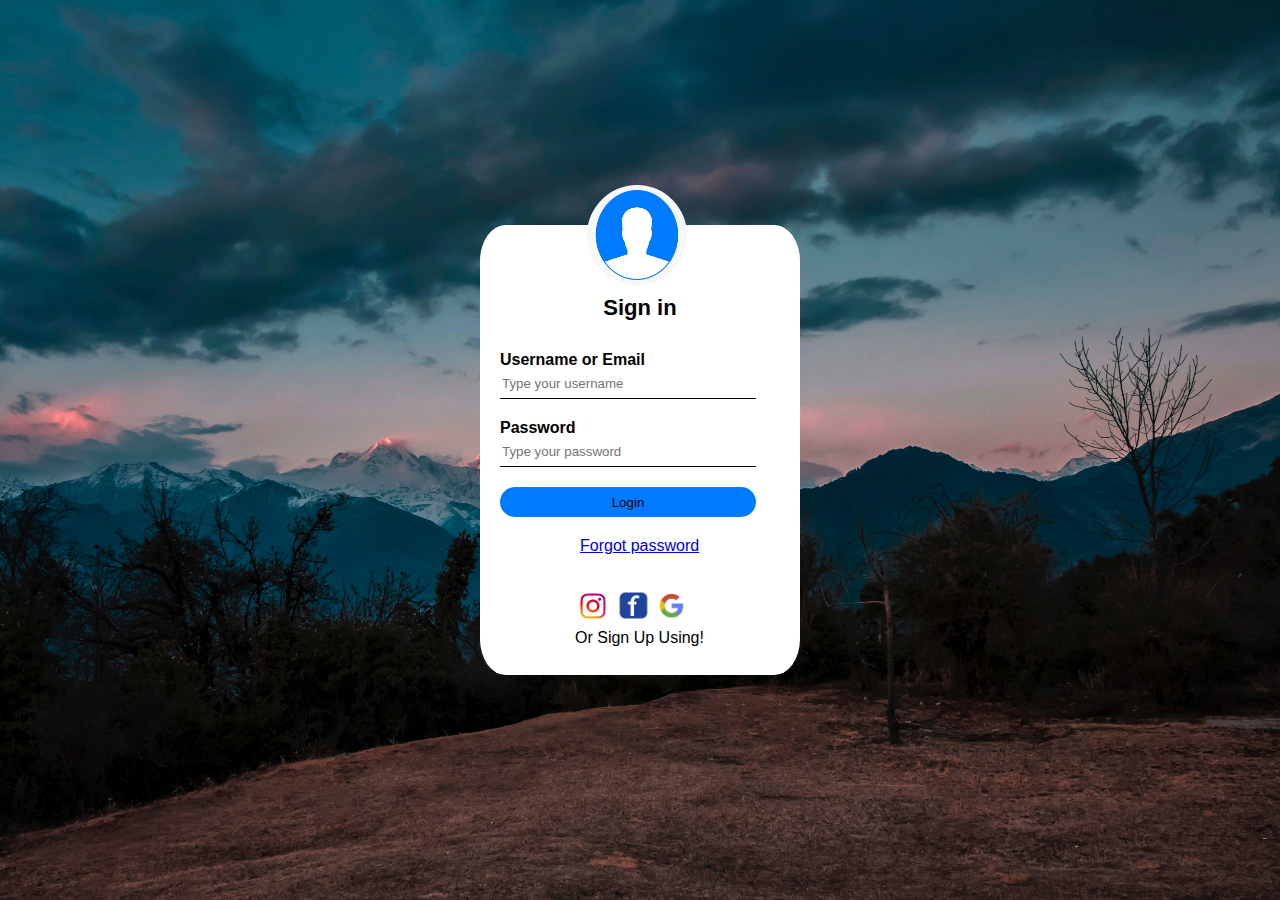
==== index.html @ 89cf5e9e "Summarise changes made" ====
<html>
<head>
    <title>Login Design</title>
        <link rel="stylesheet" type="text/css" href="Style.css">
    <Body>
     <div class="loginbox">
         <img src="avatar.png" class="avataricon">
         <h2>Sign in</h2>
         <form>
             <p>Username or Email</p>
             <input type="text" name="" placeholder="Type your username">
             <p>Password</p>
             <input type="password" name="" placeholder="Type your password">
             <input type="submit" name="" value="Login">
                <a href="#">Forgot password</a><br>
                
        <ul>
            <img src="instagram3.png"class="instagramicon" href="#">
            <img src="facebook1.jpg" class="facebookicon" href="#">
            <img src="Google1.jpg" class="Google1" href="#">
        </ul>
        <a1>Or Sign Up Using!</a1>

         </form>
     </div>   
        
    </Body>
</head>


</html>
---- Style.css ----
body{
    margin: 0;
    padding: 0;
    background: url(pexels2.jpg);
    background-size: cover;
    background-position: center;
    font-family: 'Segoe UI', Tahoma, Geneva, Verdana, sans-serif;
}
.loginbox{
    width: 320px;
    height: 450px;
    border-radius: 8%;
    background: #fff;
    color: #000;
    top: 50%;
    left: 50%;
    position: absolute;
    transform: translate(-50%,-50%);
    box-sizing: border-box;
}

.avataricon{
    width: 100px;
    height: 100px;
    border-radius: 50%;
    position: center;
    margin-left: 80pt;
    margin-top: -30pt;


}
.loginbox h2{
    margin: 10;
    padding: 0 0 20px;
    text-align: center;
    font-size: 22px;
    font-family: 'Gill Sans', 'Gill Sans MT', Calibri, 'Trebuchet MS', sans-serif;
}
.loginbox p{ 
    margin: 0;
    margin-left: 20;
    padding: 0;
    font-weight: bold;
    font-family: 'Gill Sans', 'Gill Sans MT', Calibri, 'Trebuchet MS', sans-serif;
}
.loginbox input{
    margin-left: 20;
    width: 80%;
    margin-bottom: 20px;
}
.loginbox a{
    margin: 0;
    margin-left: 100;
    font-family: 'Gill Sans', 'Gill Sans MT', Calibri, 'Trebuchet MS', sans-serif;

}
.loginbox input[type="text"], input[type="password"]
{
    border: none;
    border-bottom: 1px solid #000;
    background: transparent;
    outline: none;
    height: 30px;
}
.loginbox input[type="submit"]
{
    border-radius: 20px;
    border: none;
    outline: none;
    height: 30px;
    background: #007AFF;
    font-family: 'Gill Sans', 'Gill Sans MT', Calibri, 'Trebuchet MS', sans-serif;
}
.loginbox input[type="submit"]:hover
{
    cursor: pointer;
    background:#B2DFF5;
}
.facebookicon{
    height: 8%;
    border-radius: 80%;
    margin-top: 17px;
    margin-left: 0px;
}
.instagramicon{
    height: 8%;
    border-radius: 80%;
    margin-top: 8px;
}
.Google1{
    height: 7%;
    border-radius: 70%;
    margin-bottom: 3px;
    margin: none;

}
ul{
    margin-left: 55px;
    position: relative;
    margin-bottom: 1px;

}
a1{
    font-family: 'Gill Sans', 'Gill Sans MT', Calibri, 'Trebuchet MS', sans-serif;
    margin-left: 95px;

    
    
}
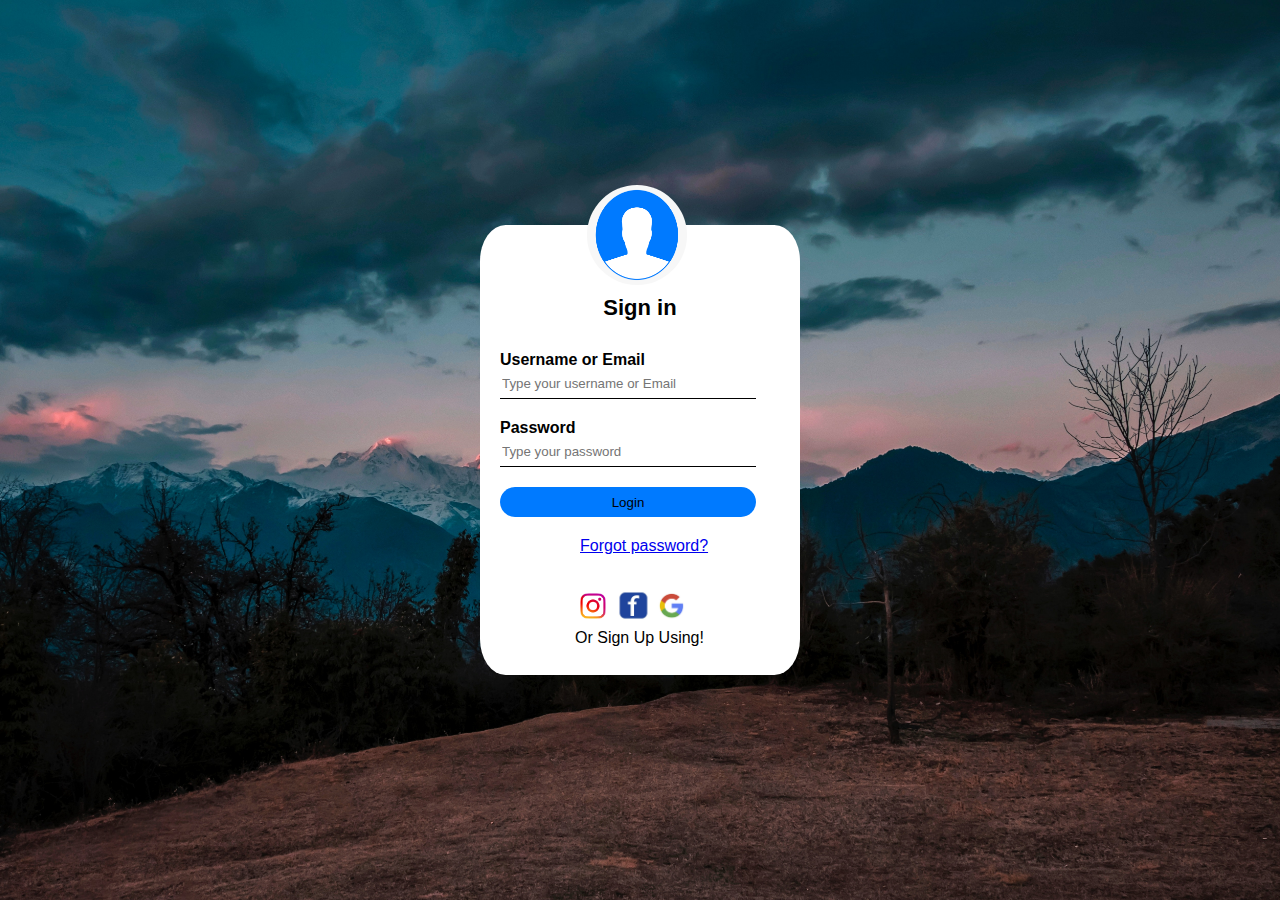
==== commit 57f208a7: "main" ====
--- a/index.html
+++ b/index.html
@@ -8,11 +8,11 @@
          <h2>Sign in</h2>
          <form>
              <p>Username or Email</p>
-             <input type="text" name="" placeholder="Type your username">
+             <input type="text" name="" placeholder="Type your username or Email">
              <p>Password</p>
              <input type="password" name="" placeholder="Type your password">
              <input type="submit" name="" value="Login">
-                <a href="#">Forgot password</a><br>
+                <a href="#">Forgot password?</a><br>
                 
         <ul>
             <img src="instagram3.png"class="instagramicon" href="#">
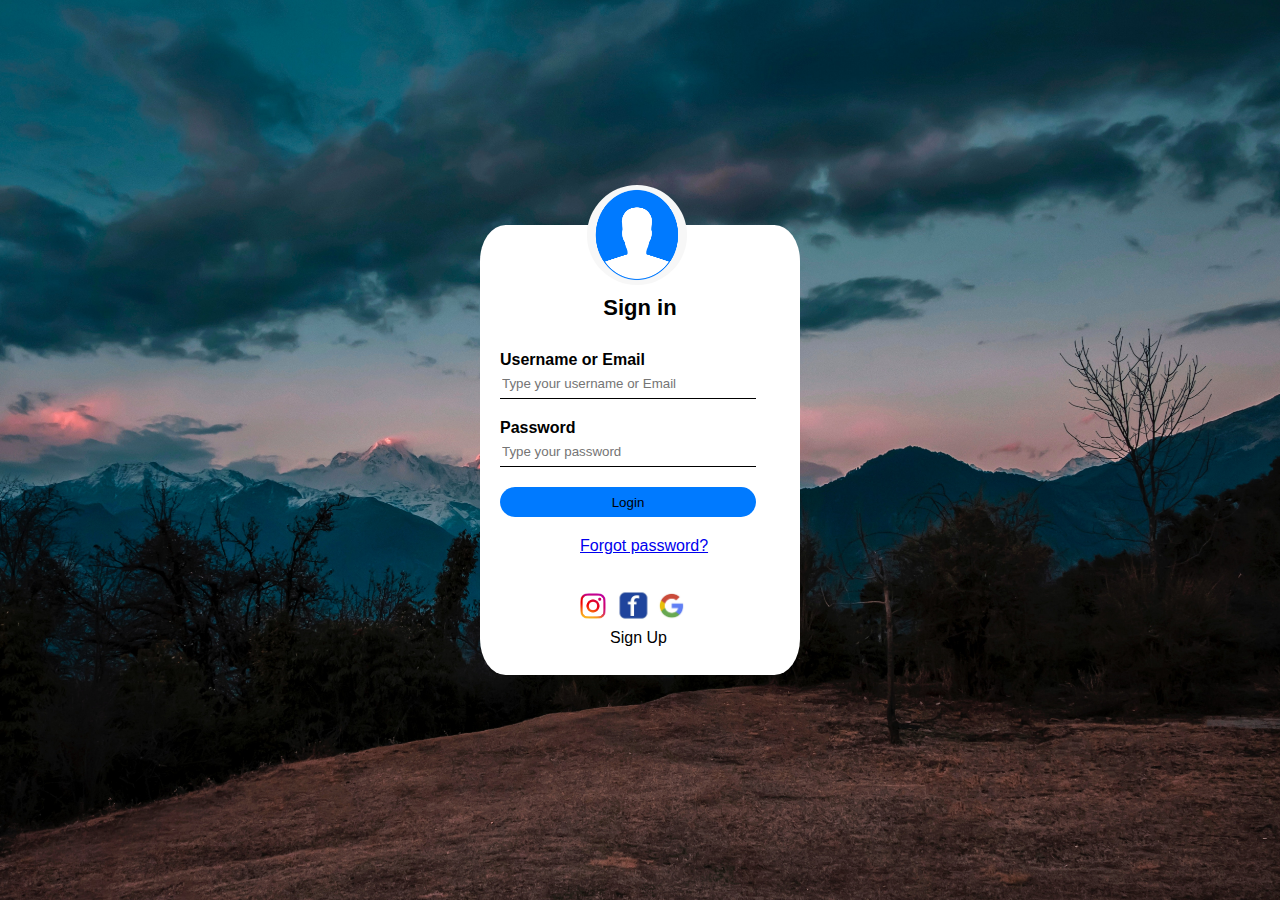
==== commit 77ef1c74: "first commit" ====
--- a/index.html
+++ b/index.html
@@ -15,11 +15,11 @@
                 <a href="#">Forgot password?</a><br>
                 
         <ul>
-            <img src="instagram3.png"class="instagramicon" href="#">
-            <img src="facebook1.jpg" class="facebookicon" href="#">
-            <img src="Google1.jpg" class="Google1" href="#">
+            <img src="instagram3.png"class="instagramicon" href=" www.instagram.com">
+            <img src="facebook1.jpg" class="facebookicon" href="www.facebook.com">
+            <img src="Google1.jpg" class="Google1" href="www.gmail.com">
         </ul>
-        <a1>Or Sign Up Using!</a1>
+        <a2 href="index2.html">Sign Up</a2>
 
          </form>
      </div>   
--- a/Style.css
+++ b/Style.css
@@ -107,3 +107,11 @@
     
     
 }
+
+a2{
+    font-family: 'Gill Sans', 'Gill Sans MT', Calibri, 'Trebuchet MS', sans-serif;
+    margin-left: 130px;
+
+    
+    
+}
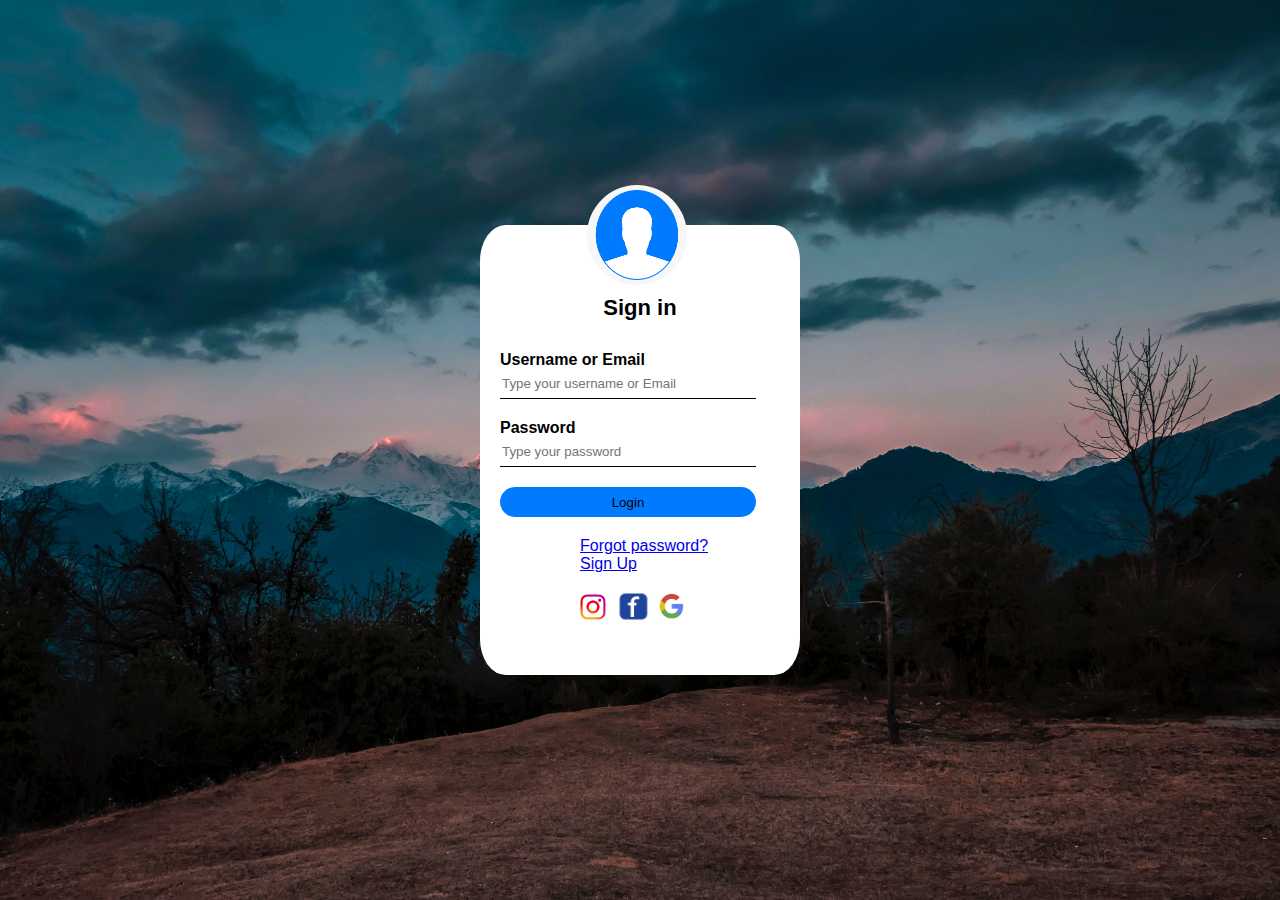
==== commit ed75767e: "first commit" ====
--- a/index.html
+++ b/index.html
@@ -12,14 +12,15 @@
              <p>Password</p>
              <input type="password" name="" placeholder="Type your password">
              <input type="submit" name="" value="Login">
-                <a href="#">Forgot password?</a><br>
+                <a href="#">Forgot password?</a>
+                
+                <a href="index2.html">Sign Up</a><br>
                 
         <ul>
-            <img src="instagram3.png"class="instagramicon" href=" www.instagram.com">
-            <img src="facebook1.jpg" class="facebookicon" href="www.facebook.com">
-            <img src="Google1.jpg" class="Google1" href="www.gmail.com">
+            <img src="instagram3.png"class="instagramicon">
+            <img src="facebook1.jpg" class="facebookicon">
+            <img src="Google1.jpg" class="Google1" href="#"></a>
         </ul>
-        <a2 href="index2.html">Sign Up</a2>
 
          </form>
      </div>   
--- a/Style.css
+++ b/Style.css
@@ -86,6 +86,7 @@
     height: 8%;
     border-radius: 80%;
     margin-top: 8px;
+    
 }
 .Google1{
     height: 7%;
@@ -98,20 +99,14 @@
     margin-left: 55px;
     position: relative;
     margin-bottom: 1px;
+    margin-top: -1.5px;
 
 }
-a1{
+a{
     font-family: 'Gill Sans', 'Gill Sans MT', Calibri, 'Trebuchet MS', sans-serif;
-    margin-left: 95px;
+    margin-left: 20px;
 
     
     
 }
 
-a2{
-    font-family: 'Gill Sans', 'Gill Sans MT', Calibri, 'Trebuchet MS', sans-serif;
-    margin-left: 130px;
-
-    
-    
-}
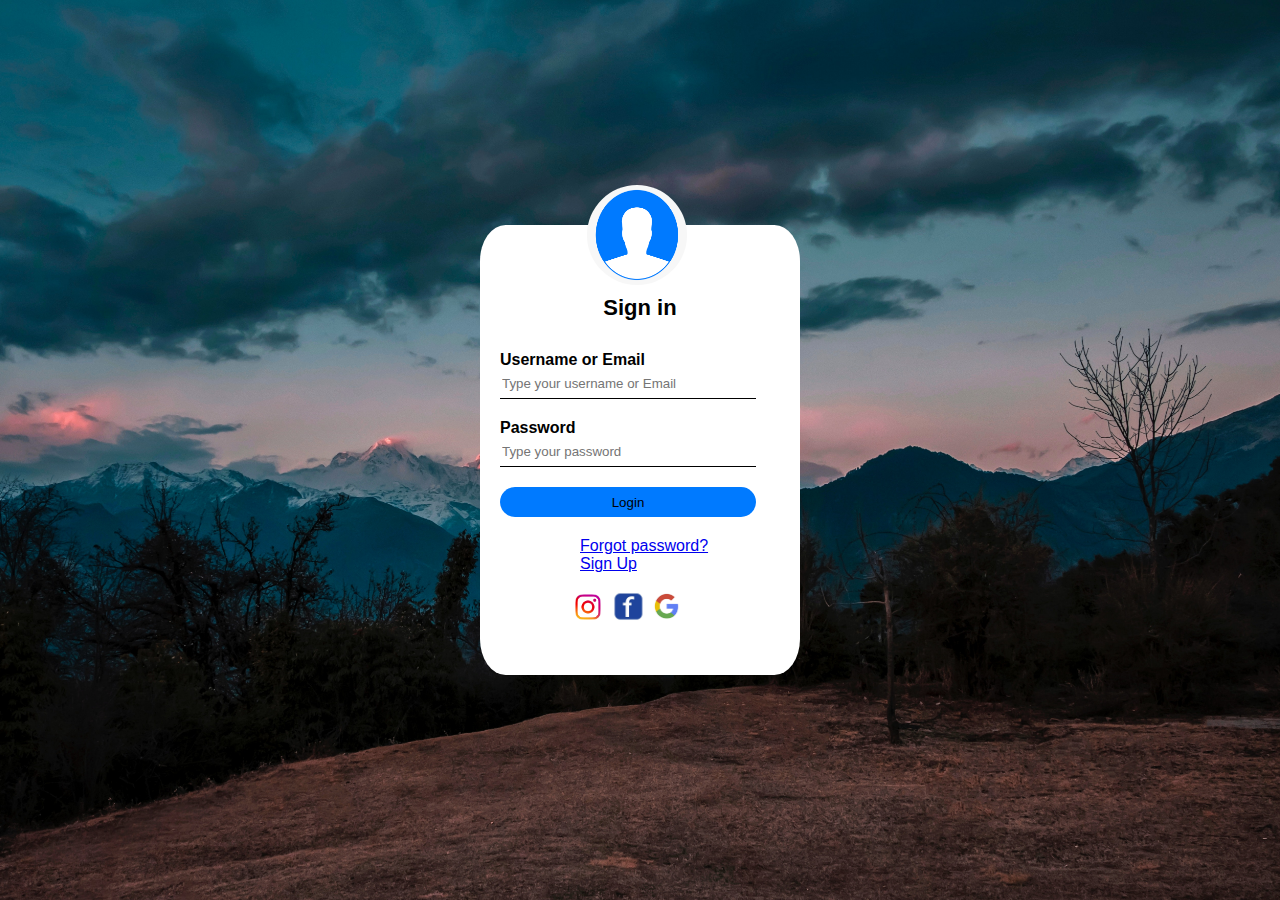
==== commit bf58acfb: "first commit" ====
--- a/index.html
+++ b/index.html
@@ -17,9 +17,9 @@
                 <a href="index2.html">Sign Up</a><br>
                 
         <ul>
-            <img src="instagram3.png"class="instagramicon">
-            <img src="facebook1.jpg" class="facebookicon">
-            <img src="Google1.jpg" class="Google1" href="#"></a>
+            <a href ="https://www.instagram.com/" target = "_blank"><img src="instagram3.png" class="instagramicon"/></a>
+            <a href ="https://www.facebook.com/" target = "_blank"><img src="facebook1.jpg" class="facebookicon"/></a>
+            <a href="https://accounts.google.com/v3/signin/identifier?hl=en&continue=https%3A%2F%2Fmail.google.com%2Fmail%2F&service=mail&ec=GAlAFw&authuser=0&ddm=0&flowName=GlifWebSignIn&flowEntry=AddSession" target="_blank"><img src="Google1.jpg" class="Google1"/></a>
         </ul>
 
          </form>
--- a/Style.css
+++ b/Style.css
@@ -80,7 +80,7 @@
     height: 8%;
     border-radius: 80%;
     margin-top: 17px;
-    margin-left: 0px;
+    margin-left: -100px;
 }
 .instagramicon{
     height: 8%;
@@ -93,10 +93,11 @@
     border-radius: 70%;
     margin-bottom: 3px;
     margin: none;
+    margin-left: -100px;
 
 }
 ul{
-    margin-left: 55px;
+    margin-left: -50px;
     position: relative;
     margin-bottom: 1px;
     margin-top: -1.5px;
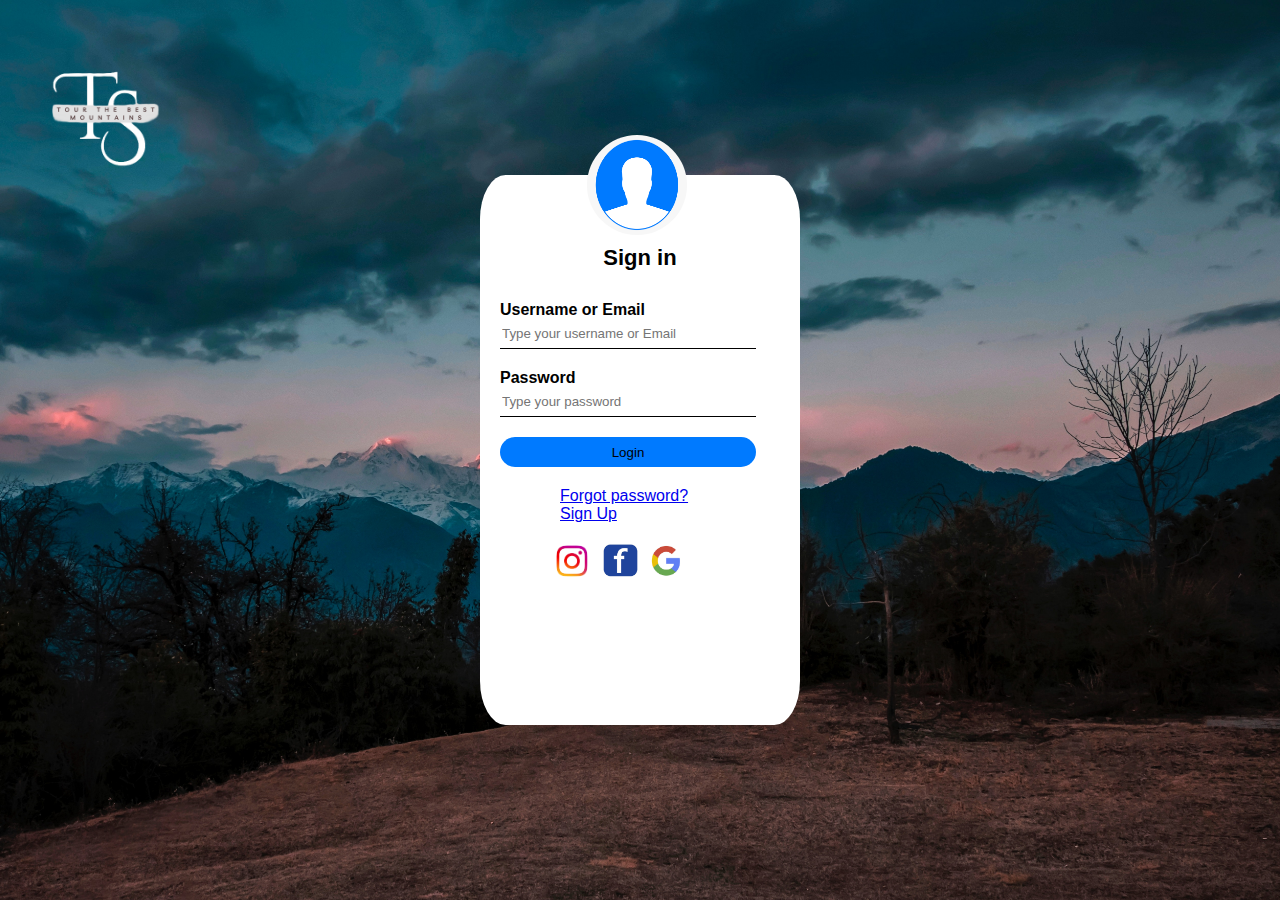
==== commit ce8855e0: "first commit" ====
--- a/index.html
+++ b/index.html
@@ -1,7 +1,10 @@
 <html>
 <head>
-    <title>Login Design</title>
+    <title>Walk Mount</title>
         <link rel="stylesheet" type="text/css" href="Style.css">
+    <div class="Logonow">
+        <img src="TS.png" height="220px" width="220px">
+    </div>
     <Body>
      <div class="loginbox">
          <img src="avatar.png" class="avataricon">
@@ -11,6 +14,7 @@
              <input type="text" name="" placeholder="Type your username or Email">
              <p>Password</p>
              <input type="password" name="" placeholder="Type your password">
+
              <input type="submit" name="" value="Login">
                 <a href="#">Forgot password?</a>
                 
--- a/Style.css
+++ b/Style.css
@@ -8,7 +8,7 @@
 }
 .loginbox{
     width: 320px;
-    height: 450px;
+    height: 550px;
     border-radius: 8%;
     background: #fff;
     color: #000;
@@ -34,14 +34,14 @@
     padding: 0 0 20px;
     text-align: center;
     font-size: 22px;
-    font-family: 'Gill Sans', 'Gill Sans MT', Calibri, 'Trebuchet MS', sans-serif;
+    font-family: sans-serif;
 }
 .loginbox p{ 
     margin: 0;
     margin-left: 20;
     padding: 0;
     font-weight: bold;
-    font-family: 'Gill Sans', 'Gill Sans MT', Calibri, 'Trebuchet MS', sans-serif;
+    font-family: sans-serif;
 }
 .loginbox input{
     margin-left: 20;
@@ -50,8 +50,8 @@
 }
 .loginbox a{
     margin: 0;
-    margin-left: 100;
-    font-family: 'Gill Sans', 'Gill Sans MT', Calibri, 'Trebuchet MS', sans-serif;
+    margin-left: 80px;
+    font-family: sans-serif;
 
 }
 .loginbox input[type="text"], input[type="password"]
@@ -69,7 +69,7 @@
     outline: none;
     height: 30px;
     background: #007AFF;
-    font-family: 'Gill Sans', 'Gill Sans MT', Calibri, 'Trebuchet MS', sans-serif;
+    font-family: sans-serif;
 }
 .loginbox input[type="submit"]:hover
 {
@@ -80,7 +80,7 @@
     height: 8%;
     border-radius: 80%;
     margin-top: 17px;
-    margin-left: -100px;
+    margin-left: -80px;
 }
 .instagramicon{
     height: 8%;
@@ -93,7 +93,7 @@
     border-radius: 70%;
     margin-bottom: 3px;
     margin: none;
-    margin-left: -100px;
+    margin-left: -80px;
 
 }
 ul{
@@ -103,11 +103,3 @@
     margin-top: -1.5px;
 
 }
-a{
-    font-family: 'Gill Sans', 'Gill Sans MT', Calibri, 'Trebuchet MS', sans-serif;
-    margin-left: 20px;
-
-    
-    
-}
-
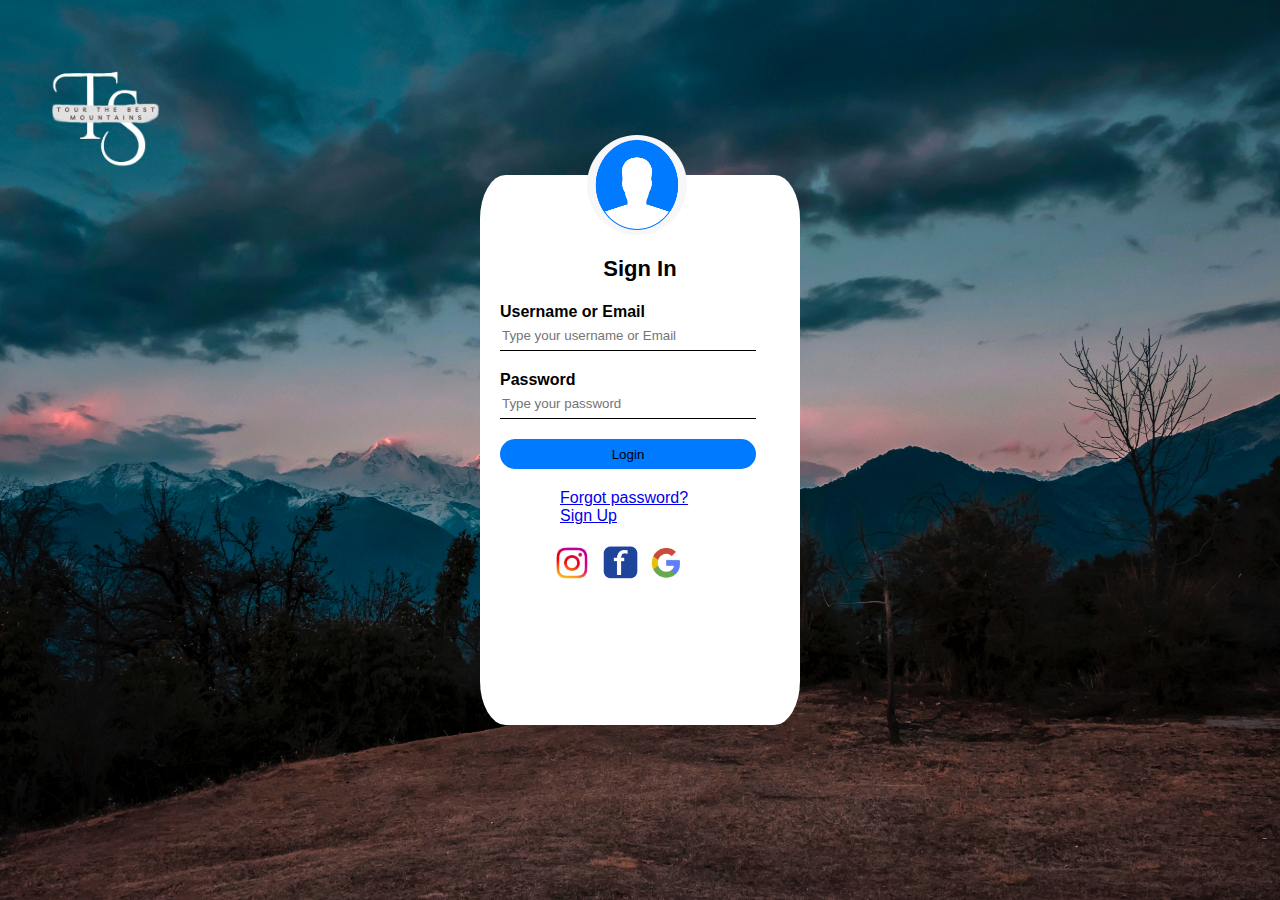
==== commit 2c7fcf1c: "first commit" ====
--- a/index.html
+++ b/index.html
@@ -8,13 +8,13 @@
     <Body>
      <div class="loginbox">
          <img src="avatar.png" class="avataricon">
-         <h2>Sign in</h2>
+         <h2>Sign In</h2>
          <form>
              <p>Username or Email</p>
              <input type="text" name="" placeholder="Type your username or Email">
              <p>Password</p>
              <input type="password" name="" placeholder="Type your password">
-
+             
              <input type="submit" name="" value="Login">
                 <a href="#">Forgot password?</a>
                 
--- a/Style.css
+++ b/Style.css
@@ -35,6 +35,8 @@
     text-align: center;
     font-size: 22px;
     font-family: sans-serif;
+    padding-bottom: 0.5em;
+    padding-top: 0.5em;
 }
 .loginbox p{ 
     margin: 0;
@@ -61,6 +63,7 @@
     background: transparent;
     outline: none;
     height: 30px;
+    
 }
 .loginbox input[type="submit"]
 {
